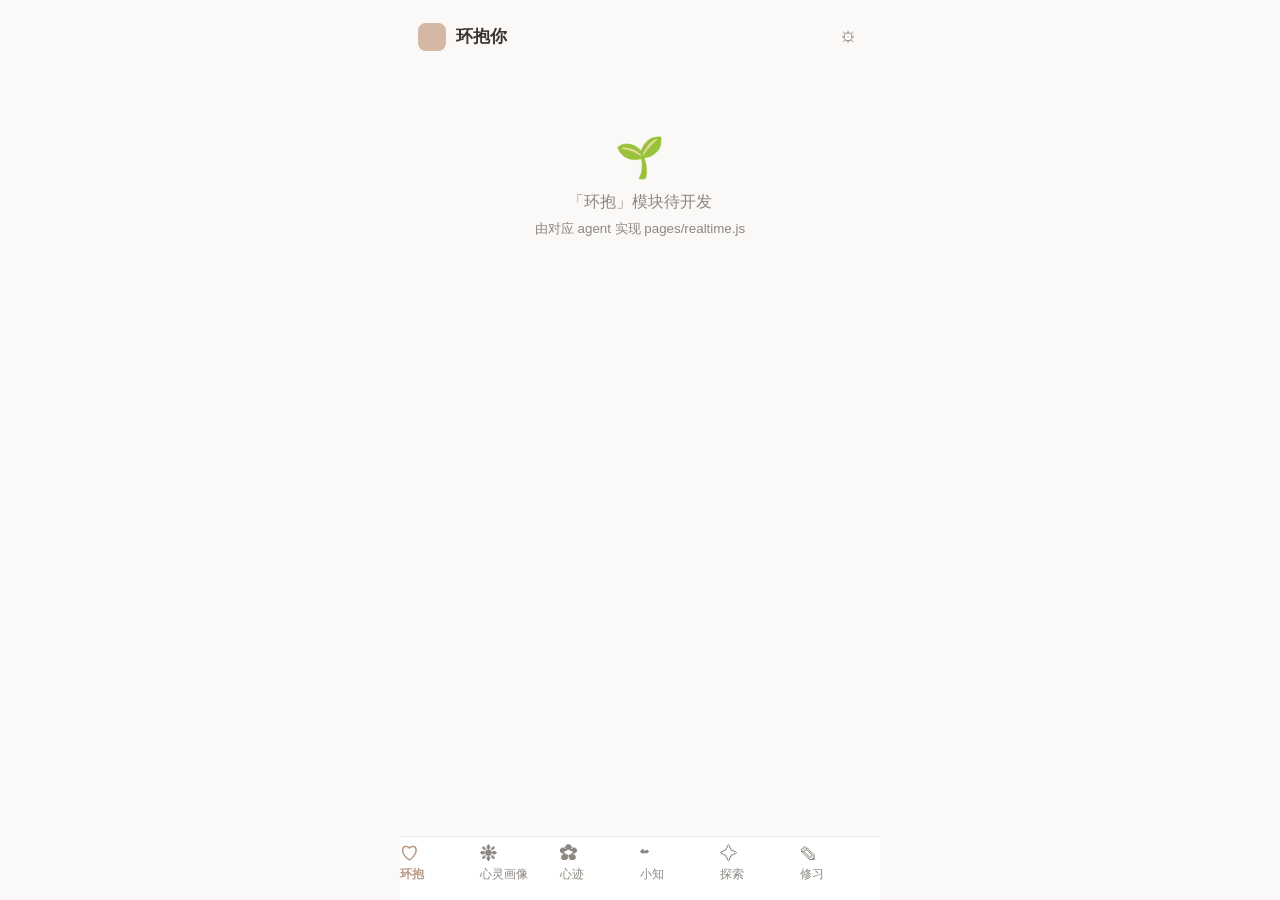
==== webapp/index.html @ d130c6da "[契约层+固件] tokens/store/ai/index 完成; huanbaoni.ino 固件(HR/HRV/BLE/震动)" ====
<!DOCTYPE html>
<html lang="zh-CN">
<head>
  <meta charset="UTF-8" />
  <meta name="viewport" content="width=device-width, initial-scale=1, maximum-scale=1, user-scalable=no" />
  <title>知愈·Ring 环抱你</title>
  <link rel="stylesheet" href="lib/tokens.css" />
  <style>
    #app { max-width: 480px; margin: 0 auto; min-height: 100vh; padding: 16px 16px 84px; }
    .topbar { display:flex; align-items:center; gap:10px; padding: 6px 2px 14px; }
    .topbar .logo { width:28px; height:28px; border-radius:8px; background:var(--accent); }
    .topbar h1 { font-size:17px; margin:0; font-weight:600; }
    .topbar .gear { margin-left:auto; background:transparent; color:var(--sub); padding:6px; }
    .tabbar {
      position:fixed; left:0; right:0; bottom:0; height:64px;
      max-width:480px; margin:0 auto; background:var(--surface);
      border-top:1px solid var(--line); display:flex;
    }
    .tabbar button {
      flex:1; background:transparent; color:var(--sub); border-radius:0;
      font-size:12px; display:flex; flex-direction:column; gap:3px; padding:8px 0;
    }
    .tabbar button .ic { font-size:18px; line-height:1; }
    .tabbar button.active { color:var(--accent-deep); font-weight:600; }
    .placeholder { text-align:center; color:var(--sub); padding:60px 20px; }
    .placeholder .em { font-size:40px; }
    dialog.settings { border:none; border-radius:var(--radius); padding:22px; width:300px; box-shadow:var(--shadow); }
    dialog.settings input { width:100%; padding:10px; margin:6px 0 14px; border:1px solid var(--line); border-radius:10px; font-size:14px; }
    dialog.settings label { font-size:13px; color:var(--sub); }
  </style>
</head>
<body>
  <div id="app">
    <div class="topbar">
      <div class="logo"></div>
      <h1>环抱你</h1>
      <button class="gear" onclick="openSettings()">⚙︎</button>
    </div>
    <main id="view"></main>
  </div>

  <nav class="tabbar" id="tabbar"></nav>

  <dialog class="settings" id="settingsDlg">
    <label>官方 API Base URL</label>
    <input id="setBase" placeholder="https://.../v1" />
    <label>API Key</label>
    <input id="setKey" placeholder="sk-..." />
    <label><input type="checkbox" id="setMock" style="width:auto;margin-right:6px" />使用 mock 假数据（无戒指时开发/演示）</label>
    <div style="display:flex;gap:8px;margin-top:14px">
      <button class="ghost" style="flex:1" onclick="settingsDlg.close()">取消</button>
      <button style="flex:1" onclick="saveSettings()">保存</button>
    </div>
  </dialog>

  <!-- 共享契约层 -->
  <script src="lib/store.js"></script>
  <script src="lib/ai.js"></script>
  <script src="lib/mock.js"></script>
  <!-- <script src="lib/ble.js"></script>  硬件通了再启用真戒指 -->

  <!-- 页面模块：每个由一个 agent 独立实现，注册到 window.Pages[name] = { render(el) } -->
  <script>window.Pages = window.Pages || {};</script>
  <script src="pages/realtime.js"></script>
  <script src="pages/portrait.js"></script>
  <script src="pages/growth.js"></script>
  <script src="pages/chat.js"></script>
  <script src="pages/tests.js"></script>
  <script src="pages/training.js"></script>

  <script>
    // 全局戒指实例（默认 mock；硬件通了在设置里关掉 mock 并启用 BleRing）
    const USE_MOCK = (Store.getSettings().useMock !== false);
    window.ring = USE_MOCK ? new MockRing() : (window.BleRing ? new BleRing() : new MockRing());

    // AI 从设置读取配置
    AI.loadFromStore();

    // ---- 简易 hash 路由 ----
    const TABS = [
      { key:'realtime', label:'环抱', ic:'♡' },
      { key:'portrait', label:'心灵画像', ic:'❋' },
      { key:'growth',   label:'心迹', ic:'✿' },
      { key:'chat',     label:'小知', ic:'☁' },
      { key:'tests',    label:'探索', ic:'✧' },
      { key:'training', label:'修习', ic:'✎' },
    ];
    const tabbar = document.getElementById('tabbar');
    const view = document.getElementById('view');

    function renderTabs(active) {
      tabbar.innerHTML = '';
      TABS.forEach(t => {
        const b = document.createElement('button');
        b.className = (t.key === active ? 'active' : '');
        b.innerHTML = `<span class="ic">${t.ic}</span>${t.label}`;
        b.onclick = () => { location.hash = t.key; };
        tabbar.appendChild(b);
      });
    }

    function route() {
      const key = (location.hash.replace('#','') || 'realtime');
      renderTabs(key);
      view.innerHTML = '';
      const page = window.Pages[key];
      if (page && typeof page.render === 'function') {
        try { page.render(view); }
        catch (e) { view.innerHTML = `<div class="placeholder"><div class="em">⚠️</div>${key} 渲染出错：${e.message}</div>`; }
      } else {
        const label = (TABS.find(t=>t.key===key)||{}).label || key;
        view.innerHTML = `<div class="placeholder"><div class="em">🌱</div>「${label}」模块待开发<br><small class="muted">由对应 agent 实现 pages/${key}.js</small></div>`;
      }
    }
    window.addEventListener('hashchange', route);
    window.addEventListener('DOMContentLoaded', route);
    route();

    // ---- 设置弹窗 ----
    const settingsDlg = document.getElementById('settingsDlg');
    function openSettings() {
      const s = Store.getSettings();
      setBase.value = s.apiBaseUrl || '';
      setKey.value = s.apiKey || '';
      setMock.checked = (s.useMock !== false);
      settingsDlg.showModal();
    }
    function saveSettings() {
      Store.setSettings({ apiBaseUrl: setBase.value.trim(), apiKey: setKey.value.trim(), useMock: setMock.checked });
      AI.loadFromStore();
      settingsDlg.close();
      alert('已保存。刷新页面生效（切换 mock/真戒指需刷新）。');
    }
  </script>
</body>
</html>
---- webapp/lib/tokens.css ----
/* tokens.css — 全站设计变量（见 docs/接口契约.md §5）。所有页面只用这些变量，不要写死颜色。 */
:root{
  /* 品牌（搬自知愈） */
  --bg:#FAF9F7;
  --surface:#FFFFFF;
  --accent:#D4B8A5;
  --accent-deep:#B89A83;
  --ink:#3A352F;
  --sub:#8C8780;
  --line:#ECE8E3;

  /* 压力三色（莫兰迪） */
  --calm:#A8C0B0;   /* 低压 */
  --mid:#E8D4A8;    /* 中压 */
  --high:#D8A08C;   /* 高压 */

  /* 结构 */
  --radius:20px;
  --radius-sm:12px;
  --gap:16px;
  --shadow:0 8px 24px rgba(0,0,0,.06);
  --font:-apple-system,BlinkMacSystemFont,"PingFang SC","Microsoft YaHei",sans-serif;
}

*{box-sizing:border-box;}
html,body{margin:0;padding:0;}
body{
  background:var(--bg);
  color:var(--ink);
  font-family:var(--font);
  -webkit-font-smoothing:antialiased;
  line-height:1.6;
}
button{
  font-family:inherit;
  cursor:pointer;
  border:none;
  border-radius:var(--radius-sm);
  background:var(--accent);
  color:#fff;
  padding:12px 20px;
  font-size:15px;
  transition:transform .1s ease,opacity .2s ease;
}
button:active{transform:scale(.97);}
button.ghost{background:transparent;color:var(--accent-deep);border:1px solid var(--accent);}
.card{
  background:var(--surface);
  border-radius:var(--radius);
  box-shadow:var(--shadow);
  padding:20px;
}
.muted{color:var(--sub);}
.center{display:flex;align-items:center;justify-content:center;}
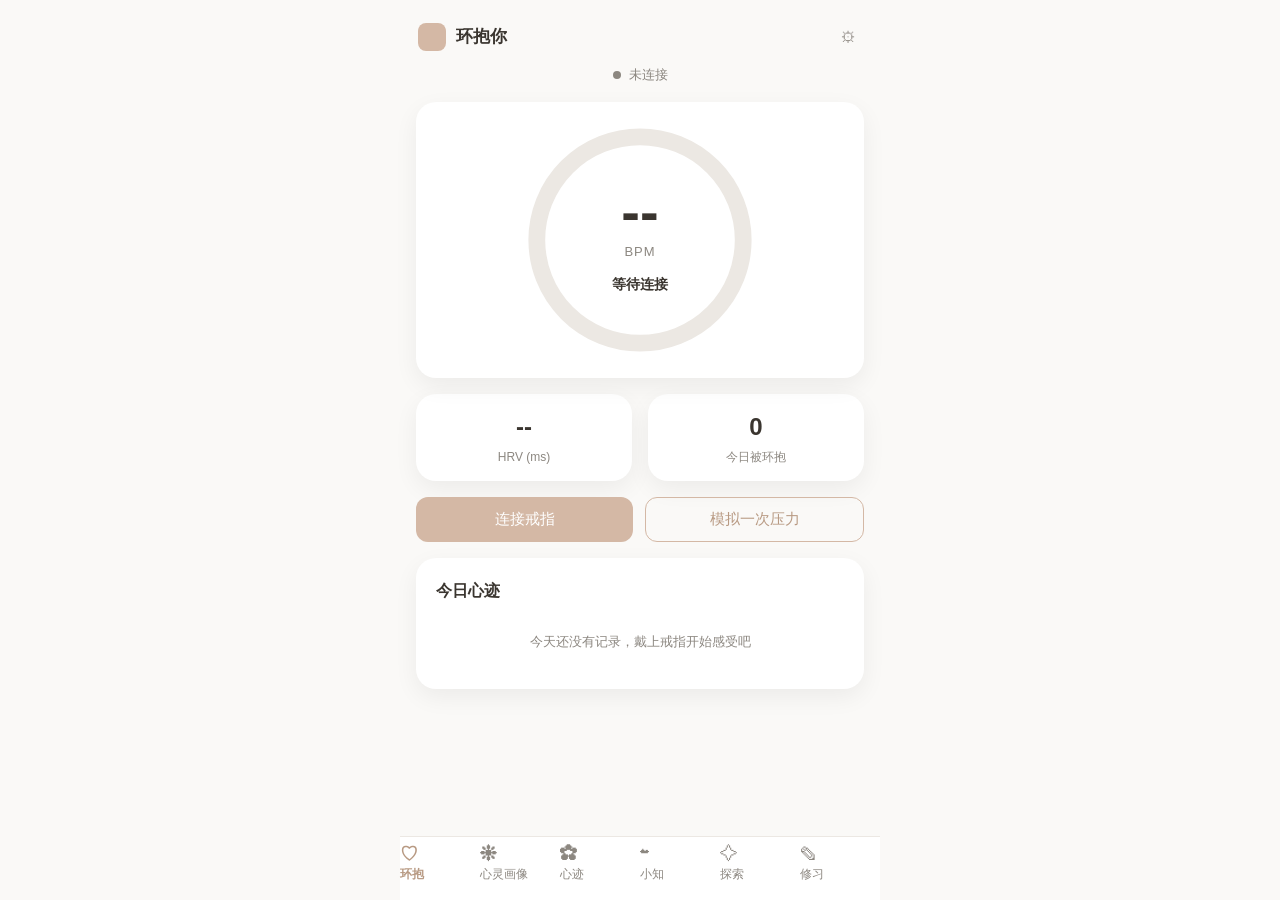
==== commit 7a1a537e: "[realtime+ble] 核心闭环打通: Web Bluetooth 连戒指→假心率仪表盘→压力→私密震动→时间线" ====
--- a/webapp/index.html
+++ b/webapp/index.html
@@ -57,7 +57,7 @@
   <script src="lib/store.js"></script>
   <script src="lib/ai.js"></script>
   <script src="lib/mock.js"></script>
-  <!-- <script src="lib/ble.js"></script>  硬件通了再启用真戒指 -->
+  <script src="lib/ble.js"></script>
 
   <!-- 页面模块：每个由一个 agent 独立实现，注册到 window.Pages[name] = { render(el) } -->
   <script>window.Pages = window.Pages || {};</script>
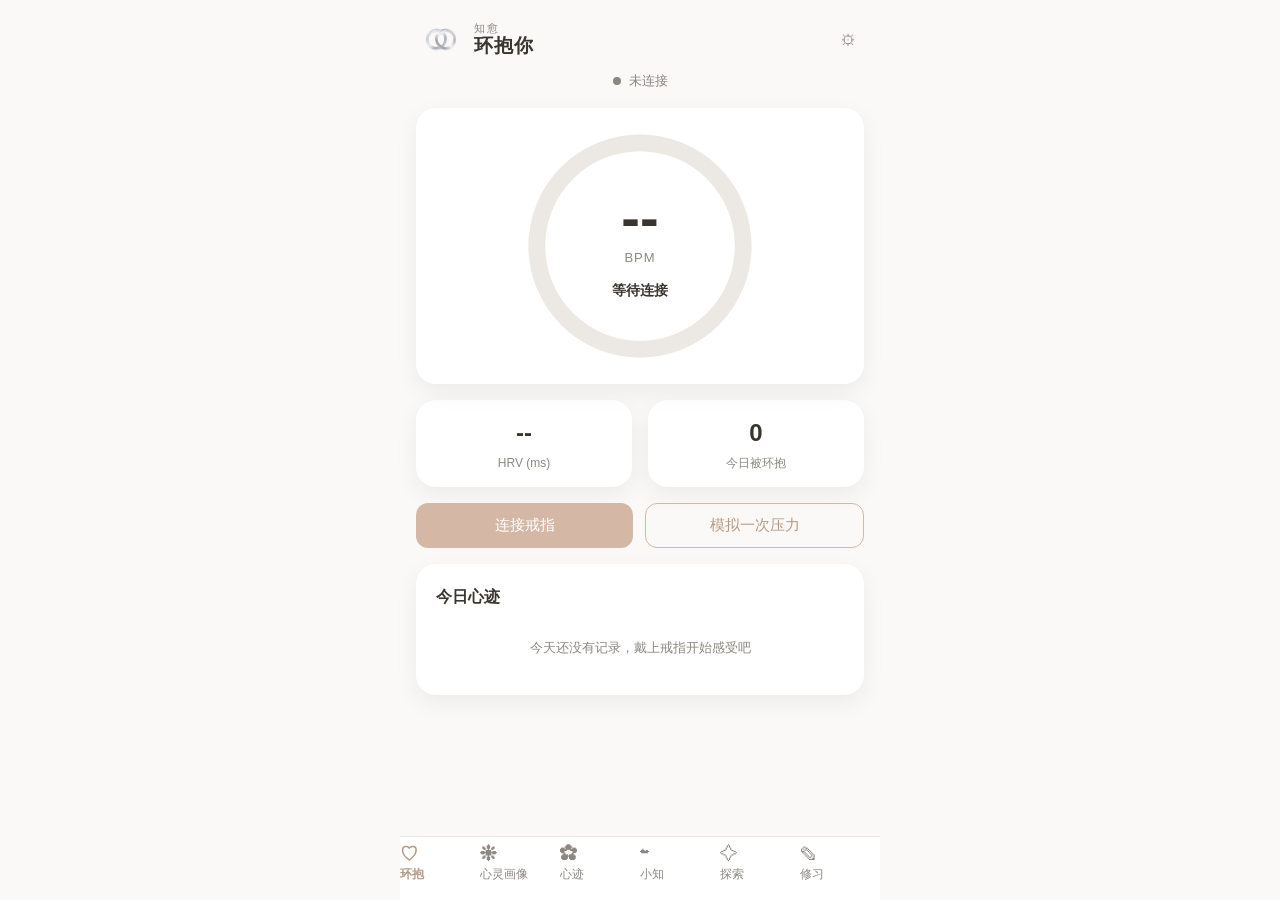
==== commit 0cc4b3a0: "[firmware] 加 mictest: INMP441 I2S 麦克风响度测试" ====
--- a/webapp/index.html
+++ b/webapp/index.html
@@ -8,8 +8,10 @@
   <style>
     #app { max-width: 480px; margin: 0 auto; min-height: 100vh; padding: 16px 16px 84px; }
     .topbar { display:flex; align-items:center; gap:10px; padding: 6px 2px 14px; }
-    .topbar .logo { width:28px; height:28px; border-radius:8px; background:var(--accent); }
-    .topbar h1 { font-size:17px; margin:0; font-weight:600; }
+    .topbar .mark { width:46px; height:30px; display:block; flex:none; }
+    .topbar .brand { display:flex; flex-direction:column; line-height:1.1; }
+    .topbar .brand .mother { font-size:11px; color:var(--sub); letter-spacing:2px; font-weight:500; }
+    .topbar .brand h1 { font-size:19px; margin:2px 0 0; font-weight:700; letter-spacing:1px; }
     .topbar .gear { margin-left:auto; background:transparent; color:var(--sub); padding:6px; }
     .tabbar {
       position:fixed; left:0; right:0; bottom:0; height:64px;
@@ -32,8 +34,11 @@
 <body>
   <div id="app">
     <div class="topbar">
-      <div class="logo"></div>
-      <h1>环抱你</h1>
+      <img class="mark" src="assets/huanbao-mark.svg" alt="环抱你" />
+      <div class="brand">
+        <span class="mother">知愈</span>
+        <h1>环抱你</h1>
+      </div>
       <button class="gear" onclick="openSettings()">⚙︎</button>
     </div>
     <main id="view"></main>
@@ -56,6 +61,7 @@
   <!-- 共享契约层 -->
   <script src="lib/store.js"></script>
   <script src="lib/ai.js"></script>
+  <script src="lib/emotions.js"></script>
   <script src="lib/mock.js"></script>
   <script src="lib/ble.js"></script>
 
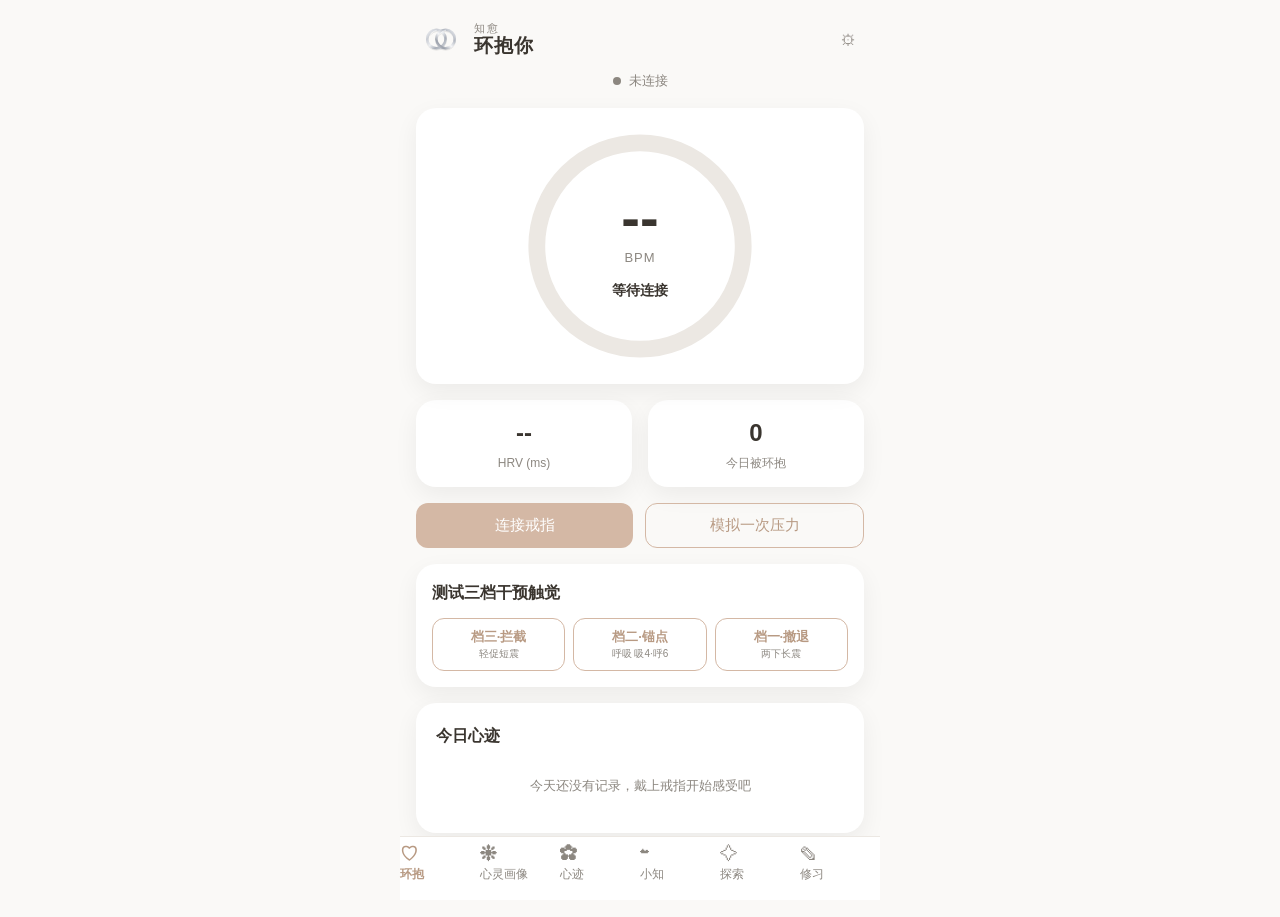
==== commit 74fdd6e0: "四传感器整机集成: z-score融合算法+GSR/MPU上报+敲击唤醒语音+科学依据" ====
--- a/webapp/index.html
+++ b/webapp/index.html
@@ -62,6 +62,7 @@
   <script src="lib/store.js"></script>
   <script src="lib/ai.js"></script>
   <script src="lib/emotions.js"></script>
+  <script src="lib/audiostore.js"></script>
   <script src="lib/mock.js"></script>
   <script src="lib/ble.js"></script>
 
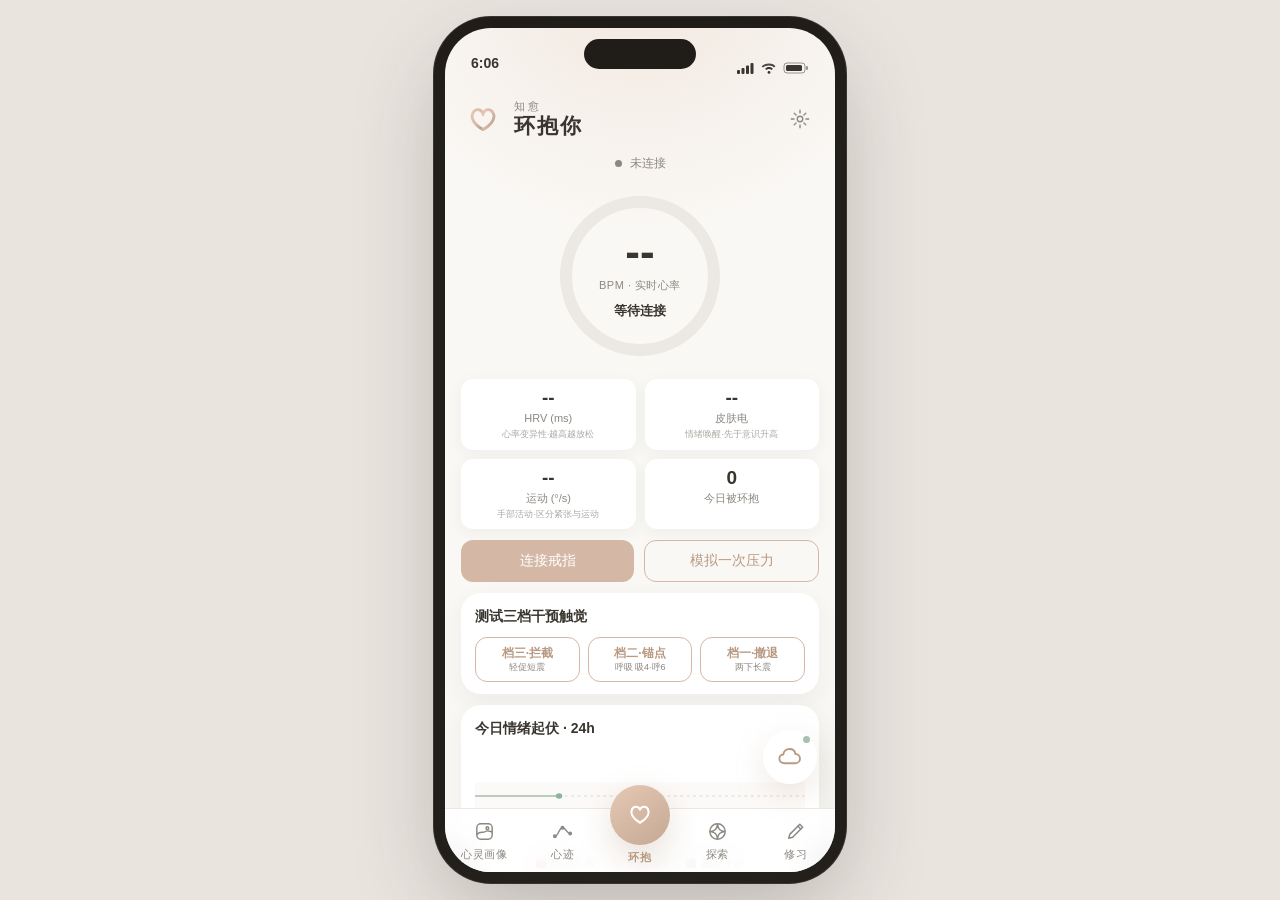
==== commit 89963a7e: "webapp: 整体外壳重设计 + 小知浮窗对话 - index.html: 手机框投屏预览 + 5 tab 导航(环抱居中凸起 FAB) +   小知改为主页浮窗唤起的底部 overlay(旧 #c" ====
--- a/webapp/index.html
+++ b/webapp/index.html
@@ -6,32 +6,185 @@
   <title>知愈·Ring 环抱你</title>
   <link rel="stylesheet" href="lib/tokens.css" />
   <style>
-    #app { max-width: 480px; margin: 0 auto; min-height: 100vh; padding: 16px 16px 84px; }
-    .topbar { display:flex; align-items:center; gap:10px; padding: 6px 2px 14px; }
-    .topbar .mark { width:46px; height:30px; display:block; flex:none; }
-    .topbar .brand { display:flex; flex-direction:column; line-height:1.1; }
-    .topbar .brand .mother { font-size:11px; color:var(--sub); letter-spacing:2px; font-weight:500; }
-    .topbar .brand h1 { font-size:19px; margin:2px 0 0; font-weight:700; letter-spacing:1px; }
-    .topbar .gear { margin-left:auto; background:transparent; color:var(--sub); padding:6px; }
+    /* ── 桌面/投屏：把 app 框进一台手机；真机打开自动全屏 ── */
+    body{ background:#E9E4DE; display:flex; align-items:center; justify-content:center; min-height:100vh; }
+    .device{
+      position:relative;
+      width:390px; height:844px; margin:20px auto; flex:none;
+      border-radius:46px; overflow:hidden;
+      background:
+        radial-gradient(120% 55% at 50% -8%, rgba(232,214,199,.5), transparent 60%),
+        radial-gradient(90% 45% at 100% 102%, rgba(168,192,176,.12), transparent 55%),
+        var(--bg);
+      box-shadow:0 34px 90px rgba(58,53,47,.28), 0 0 0 11px #201d19, 0 0 0 12px #3a352f;
+      transform:translateZ(0);   /* 让内部 fixed 元素相对手机框定位 */
+    }
+    /* 顶部灵动岛/刘海 */
+    .device .notch{ position:absolute; top:11px; left:50%; transform:translateX(-50%);
+      width:112px; height:30px; background:#201d19; border-radius:18px; z-index:50; }
+    /* demo 状态栏 */
+    .statusbar{ position:absolute; top:0; left:0; right:0; height:52px; z-index:45;
+      display:flex; align-items:flex-end; justify-content:space-between;
+      padding:0 26px 6px; font-size:14px; font-weight:600; color:var(--ink);
+      font-variant-numeric:tabular-nums; pointer-events:none; }
+    .statusbar .sb-right{ display:flex; align-items:center; gap:6px; }
+    .statusbar .sb-right svg{ display:block; }
+    .screen{ position:absolute; inset:0; padding-top:52px; overflow-y:auto; -webkit-overflow-scrolling:touch; }
+    .screen::-webkit-scrollbar{ display:none; }
+
+    @media (max-width:480px){
+      body{ background:var(--bg); display:block; }
+      .device{ width:100%; height:100dvh; height:100vh; margin:0; border-radius:0; box-shadow:none; }
+      .device .notch{ display:none; }
+      .statusbar{ display:none; }
+      .screen{ padding-top:0; }
+    }
+
+    #app { margin: 0 auto; min-height: 100%; padding: 12px 16px 96px; }
+
+    /* ── 顶栏 ── */
+    .topbar { display:flex; align-items:center; gap:11px; padding: 8px 2px 16px; }
+    .topbar .mark { width:40px; height:36px; display:block; flex:none; }
+    .topbar .brand { display:flex; flex-direction:column; line-height:1.15; }
+    .topbar .brand .mother { font-size:11px; color:var(--sub); letter-spacing:3px; font-weight:500; }
+    .topbar .brand h1 { font-family:var(--font-serif); font-size:21px; margin:1px 0 0; font-weight:600; letter-spacing:2px; color:var(--ink); }
+    .topbar .gear { margin-left:auto; background:transparent; color:var(--sub); padding:6px; display:flex; }
+
+    /* ── 底部导航：5 tab，环抱居中凸起 ── */
     .tabbar {
-      position:fixed; left:0; right:0; bottom:0; height:64px;
-      max-width:480px; margin:0 auto; background:var(--surface);
-      border-top:1px solid var(--line); display:flex;
-    }
-    .tabbar button {
+      position:absolute; left:0; right:0; bottom:0; height:64px;
+      background:rgba(255,255,255,.86); backdrop-filter:blur(14px);
+      border-top:1px solid var(--line);
+      display:flex; align-items:stretch; z-index:30;
+      padding-bottom: env(safe-area-inset-bottom, 0);
+    }
+    .tabbar .tab {
       flex:1; background:transparent; color:var(--sub); border-radius:0;
-      font-size:12px; display:flex; flex-direction:column; gap:3px; padding:8px 0;
-    }
-    .tabbar button .ic { font-size:18px; line-height:1; }
-    .tabbar button.active { color:var(--accent-deep); font-weight:600; }
+      font-size:11px; letter-spacing:.5px;
+      display:flex; flex-direction:column; align-items:center; justify-content:center; gap:4px;
+      padding:8px 0; transition:color .25s var(--ease-calm);
+    }
+    .tabbar .tab svg { width:23px; height:23px; stroke:currentColor; fill:none;
+      stroke-width:1.5; stroke-linecap:round; stroke-linejoin:round; transition:transform .25s var(--ease-calm); }
+    .tabbar .tab.active { color:var(--accent-deep); }
+    .tabbar .tab.active svg { transform:translateY(-1px); }
+
+    /* 环抱中心凸起主按钮 */
+    .tabbar .tab-center { flex:0 0 76px; position:relative; overflow:visible; }
+    .tabbar .tab-center .fab {
+      position:absolute; top:-24px; left:50%; transform:translateX(-50%);
+      width:60px; height:60px; border-radius:50%;
+      background:linear-gradient(145deg,#E6C9B4,#C4A893);
+      box-shadow:var(--shadow-lift);
+      display:flex; align-items:center; justify-content:center;
+      transition:transform .2s var(--ease-calm);
+    }
+    .tabbar .tab-center .fab svg { width:30px; height:30px; stroke:#fff; stroke-width:1.7; }
+    .tabbar .tab-center:active .fab { transform:translateX(-50%) scale(.94); }
+    .tabbar .tab-center .clabel { position:absolute; bottom:7px; left:0; right:0; text-align:center;
+      font-size:11px; letter-spacing:1px; color:var(--accent-deep); font-weight:600; }
+    .tabbar .tab-center.active .fab { box-shadow:0 12px 32px rgba(184,154,131,.32); }
+
+    /* ── 小知浮窗（环抱主页悬浮）── */
+    #xiaozhiFab {
+      position:absolute; right:18px; bottom:88px; z-index:35;
+      width:54px; height:54px; border-radius:50%;
+      background:rgba(255,255,255,.92); backdrop-filter:blur(10px);
+      box-shadow:var(--shadow-lift); padding:0;
+      display:none; align-items:center; justify-content:center;
+    }
+    #xiaozhiFab svg { width:30px; height:30px; }
+    #xiaozhiFab .tip { position:absolute; right:64px; white-space:nowrap;
+      background:var(--ink); color:#fff; font-size:12px; padding:5px 10px; border-radius:12px;
+      opacity:0; transform:translateX(6px); transition:.25s var(--ease-calm); pointer-events:none; }
+    #xiaozhiFab .breathe-dot { position:absolute; top:6px; right:7px; width:7px; height:7px;
+      border-radius:50%; background:var(--calm); animation:haloPulse 4s var(--ease-calm) infinite; }
+
+    /* ── 小知对话 overlay ── */
+    #chatOverlay {
+      position:absolute; inset:0; z-index:60; display:none;
+      background:rgba(58,53,47,.28); backdrop-filter:blur(3px);
+    }
+    #chatOverlay.open { display:block; }
+    #chatSheet {
+      position:absolute; left:0; bottom:0; transform:translateY(100%);
+      width:100%; height:92%;
+      background:var(--bg); border-radius:var(--radius-lg) var(--radius-lg) 0 0;
+      box-shadow:0 -12px 40px rgba(58,53,47,.18);
+      transition:transform .34s var(--ease-calm); overflow:hidden;
+      display:flex; flex-direction:column;
+    }
+    #chatOverlay.open #chatSheet { transform:translateY(0); }
+    #chatSheet .sheet-head {
+      display:flex; align-items:center; gap:10px; padding:14px 18px 10px; flex:none;
+      border-bottom:1px solid var(--line);
+    }
+    #chatSheet .sheet-head .grip { position:absolute; top:7px; left:50%; transform:translateX(-50%);
+      width:38px; height:4px; border-radius:2px; background:var(--line); }
+    #chatSheet .sheet-head .zname { font-family:var(--font-serif); font-size:17px; font-weight:600; letter-spacing:1px; }
+    #chatSheet .sheet-head .zsub { font-size:11px; color:var(--sub); }
+    #chatSheet .sheet-head .xclose { margin-left:auto; background:transparent; color:var(--sub); padding:6px; display:flex; }
+    #chatSheet .sheet-body { flex:1; overflow-y:auto; -webkit-overflow-scrolling:touch; }
+    #chatSheet .sheet-body .chat-wrap { height:auto !important; min-height:100%; }
+
     .placeholder { text-align:center; color:var(--sub); padding:60px 20px; }
     .placeholder .em { font-size:40px; }
+
     dialog.settings { border:none; border-radius:var(--radius); padding:22px; width:300px; box-shadow:var(--shadow); }
     dialog.settings input { width:100%; padding:10px; margin:6px 0 14px; border:1px solid var(--line); border-radius:10px; font-size:14px; }
     dialog.settings label { font-size:13px; color:var(--sub); }
+    dialog.settings h3 { margin:0 0 14px; }
   </style>
 </head>
 <body>
+  <!-- ── 内联 SVG 图标库（细线描边，currentColor 染色）── -->
+  <svg width="0" height="0" style="position:absolute" aria-hidden="true">
+    <defs>
+      <!-- 环抱：双臂环抱成心 -->
+      <symbol id="ic-huanbao" viewBox="0 0 24 24">
+        <path d="M12 19 C 6.5 15.5, 4 11.5, 5.6 8.2 C 6.9 5.5, 10.6 5.6, 12 8.4 C 13.4 5.6, 17.1 5.5, 18.4 8.2 C 20 11.5, 17.5 15.5, 12 19 Z"/>
+      </symbol>
+      <!-- 心灵画像：画框里的柔和抽象 -->
+      <symbol id="ic-portrait" viewBox="0 0 24 24">
+        <rect x="4" y="4" width="16" height="16" rx="4"/>
+        <path d="M4 15 C 8 11, 10 14, 13 12 C 16 10, 18 13, 20 12"/>
+        <circle cx="15" cy="8.5" r="1.4"/>
+      </symbol>
+      <!-- 心迹：轨迹曲线 + 节点 -->
+      <symbol id="ic-growth" viewBox="0 0 24 24">
+        <path d="M4 17 C 8 17, 8 8, 12 8 C 16 8, 16 14, 20 14"/>
+        <circle cx="4" cy="17" r="1.3"/>
+        <circle cx="12" cy="8" r="1.3"/>
+        <circle cx="20" cy="14" r="1.3"/>
+      </symbol>
+      <!-- 探索：指南针/星 -->
+      <symbol id="ic-tests" viewBox="0 0 24 24">
+        <circle cx="12" cy="12" r="8"/>
+        <path d="M12 4.5 C 12.8 9.5, 14.5 11.2, 19.5 12 C 14.5 12.8, 12.8 14.5, 12 19.5 C 11.2 14.5, 9.5 12.8, 4.5 12 C 9.5 11.2, 11.2 9.5, 12 4.5 Z"/>
+      </symbol>
+      <!-- 修习：柔和笔 -->
+      <symbol id="ic-training" viewBox="0 0 24 24">
+        <path d="M16.5 4.5 L 19.5 7.5 L 9 18 L 5 19 L 6 15 Z"/>
+        <path d="M14.5 6.5 L 17.5 9.5"/>
+      </symbol>
+      <!-- 小知：柔和云 + 一点光 -->
+      <symbol id="ic-xiaozhi" viewBox="0 0 24 24">
+        <path d="M7.5 17 C 5 17, 3.5 15.2, 3.5 13.2 C 3.5 11.3, 5 10, 6.7 10 C 6.9 7.4, 9 5.6, 11.6 5.6 C 14 5.6, 16 7.2, 16.4 9.6 C 18.4 9.7, 20 11.2, 20 13.3 C 20 15.4, 18.3 17, 16 17 Z"/>
+      </symbol>
+    </defs>
+  </svg>
+
+  <div class="device">
+    <div class="notch"></div>
+    <div class="statusbar">
+      <span id="sbTime">9:41</span>
+      <span class="sb-right">
+        <svg width="18" height="11" viewBox="0 0 18 11" fill="currentColor"><rect x="0" y="7" width="3" height="4" rx="1"/><rect x="4.5" y="5" width="3" height="6" rx="1"/><rect x="9" y="2.5" width="3" height="8.5" rx="1"/><rect x="13.5" y="0" width="3" height="11" rx="1"/></svg>
+        <svg width="16" height="11" viewBox="0 0 16 11" fill="currentColor"><path d="M8 2.4c2 0 3.8.8 5.1 2.1l1.3-1.3C13.7 1.5 11 .4 8 .4S2.3 1.5.6 3.2l1.3 1.3C3.2 3.2 6 2.4 8 2.4z" opacity=".9"/><path d="M8 6c1 0 1.9.4 2.6 1.1l1.3-1.3C10.8 4.7 9.5 4.1 8 4.1s-2.8.6-3.9 1.7l1.3 1.3C6.1 6.4 7 6 8 6z"/><circle cx="8" cy="9.4" r="1.4"/></svg>
+        <svg width="26" height="12" viewBox="0 0 26 12" fill="none"><rect x="1" y="1" width="21" height="10" rx="3" stroke="currentColor" opacity=".5"/><rect x="3" y="3" width="16" height="6" rx="1.5" fill="currentColor"/><rect x="23" y="4" width="2" height="4" rx="1" fill="currentColor" opacity=".5"/></svg>
+      </span>
+    </div>
+    <div class="screen">
   <div id="app">
     <div class="topbar">
       <img class="mark" src="assets/huanbao-mark.svg" alt="环抱你" />
@@ -39,14 +192,45 @@
         <span class="mother">知愈</span>
         <h1>环抱你</h1>
       </div>
-      <button class="gear" onclick="openSettings()">⚙︎</button>
+      <button class="gear" onclick="openSettings()" aria-label="设置">
+        <svg width="22" height="22" viewBox="0 0 24 24" fill="none" stroke="currentColor" stroke-width="1.5" stroke-linecap="round" stroke-linejoin="round"><circle cx="12" cy="12" r="3"/><path d="M12 2.5v3M12 18.5v3M21.5 12h-3M5.5 12h-3M18.4 5.6l-2.1 2.1M7.7 16.3l-2.1 2.1M18.4 18.4l-2.1-2.1M7.7 7.7 5.6 5.6"/></svg>
+      </button>
     </div>
     <main id="view"></main>
   </div>
-
+    </div><!-- /.screen -->
+
+  <!-- 小知浮窗（仅环抱主页显示） -->
+  <button id="xiaozhiFab" onclick="openChat()" aria-label="和小知聊聊">
+    <span class="breathe-dot"></span>
+    <svg viewBox="0 0 24 24" stroke="var(--accent-deep)" fill="none" stroke-width="1.5" stroke-linecap="round" stroke-linejoin="round"><use href="#ic-xiaozhi"/></svg>
+    <span class="tip">和小知聊聊</span>
+  </button>
+
+  <!-- 底部导航 -->
   <nav class="tabbar" id="tabbar"></nav>
 
+  <!-- 小知对话 overlay -->
+  <div id="chatOverlay" onclick="if(event.target===this)closeChat()">
+    <div id="chatSheet">
+      <div class="sheet-head">
+        <span class="grip"></span>
+        <svg width="30" height="30" viewBox="0 0 24 24" stroke="var(--accent-deep)" fill="none" stroke-width="1.5" stroke-linecap="round" stroke-linejoin="round"><use href="#ic-xiaozhi"/></svg>
+        <div>
+          <div class="zname">小知</div>
+          <div class="zsub">带证据的当天证人 · 我在</div>
+        </div>
+        <button class="xclose" onclick="closeChat()" aria-label="收起">
+          <svg width="22" height="22" viewBox="0 0 24 24" fill="none" stroke="currentColor" stroke-width="1.6" stroke-linecap="round"><path d="M6 6l12 12M18 6 6 18"/></svg>
+        </button>
+      </div>
+      <div class="sheet-body" id="chatBody"></div>
+    </div>
+  </div>
+  </div><!-- /.device -->
+
   <dialog class="settings" id="settingsDlg">
+    <h3>设置</h3>
     <label>官方 API Base URL</label>
     <input id="setBase" placeholder="https://.../v1" />
     <label>API Key</label>
@@ -59,10 +243,13 @@
   </dialog>
 
   <!-- 共享契约层 -->
+  <script src="lib/markdown.js"></script>
+  <script src="lib/knowledge.js"></script>
   <script src="lib/store.js"></script>
   <script src="lib/ai.js"></script>
   <script src="lib/emotions.js"></script>
   <script src="lib/audiostore.js"></script>
+  <script src="lib/imagestore.js"></script>
   <script src="lib/mock.js"></script>
   <script src="lib/ble.js"></script>
 
@@ -83,24 +270,39 @@
     // AI 从设置读取配置
     AI.loadFromStore();
 
-    // ---- 简易 hash 路由 ----
+    // demo 状态栏时钟
+    (function tickClock(){
+      const t = document.getElementById('sbTime');
+      if (t) { const d = new Date(); t.textContent = d.getHours() + ':' + String(d.getMinutes()).padStart(2,'0'); }
+      setTimeout(tickClock, 30000);
+    })();
+
+    // ---- 底部 5 tab（环抱居中凸起；小知不占 tab，走浮窗）----
     const TABS = [
-      { key:'realtime', label:'环抱', ic:'♡' },
-      { key:'portrait', label:'心灵画像', ic:'❋' },
-      { key:'growth',   label:'心迹', ic:'✿' },
-      { key:'chat',     label:'小知', ic:'☁' },
-      { key:'tests',    label:'探索', ic:'✧' },
-      { key:'training', label:'修习', ic:'✎' },
+      { key:'portrait', label:'心灵画像', icon:'ic-portrait' },
+      { key:'growth',   label:'心迹',     icon:'ic-growth' },
+      { key:'realtime', label:'环抱',     icon:'ic-huanbao', center:true },
+      { key:'tests',    label:'探索',     icon:'ic-tests' },
+      { key:'training', label:'修习',     icon:'ic-training' },
     ];
     const tabbar = document.getElementById('tabbar');
     const view = document.getElementById('view');
+    const xiaozhiFab = document.getElementById('xiaozhiFab');
+
+    function svgIcon(id){ return `<svg viewBox="0 0 24 24"><use href="#${id}"/></svg>`; }
 
     function renderTabs(active) {
       tabbar.innerHTML = '';
       TABS.forEach(t => {
         const b = document.createElement('button');
-        b.className = (t.key === active ? 'active' : '');
-        b.innerHTML = `<span class="ic">${t.ic}</span>${t.label}`;
+        const on = (t.key === active);
+        if (t.center) {
+          b.className = 'tab tab-center' + (on ? ' active' : '');
+          b.innerHTML = `<span class="fab">${svgIcon(t.icon)}</span><span class="clabel">${t.label}</span>`;
+        } else {
+          b.className = 'tab' + (on ? ' active' : '');
+          b.innerHTML = `${svgIcon(t.icon)}<span>${t.label}</span>`;
+        }
         b.onclick = () => { location.hash = t.key; };
         tabbar.appendChild(b);
       });
@@ -108,7 +310,11 @@
 
     function route() {
       const key = (location.hash.replace('#','') || 'realtime');
+      // 若旧链接指向 chat，重定向为环抱 + 打开浮窗对话
+      if (key === 'chat') { location.hash = 'realtime'; setTimeout(openChat, 60); return; }
       renderTabs(key);
+      // 小知浮窗只在环抱主页出现
+      xiaozhiFab.style.display = (key === 'realtime') ? 'flex' : 'none';
       view.innerHTML = '';
       const page = window.Pages[key];
       if (page && typeof page.render === 'function') {
@@ -123,6 +329,25 @@
     window.addEventListener('DOMContentLoaded', route);
     route();
 
+    // ---- 小知对话 overlay ----
+    const chatOverlay = document.getElementById('chatOverlay');
+    const chatBody = document.getElementById('chatBody');
+    let chatRendered = false;
+    function openChat() {
+      if (!chatRendered && window.Pages.chat && typeof window.Pages.chat.render === 'function') {
+        try { window.Pages.chat.render(chatBody); chatRendered = true; }
+        catch (e) { chatBody.innerHTML = `<div class="placeholder"><div class="em">⚠️</div>小知加载出错：${e.message}</div>`; }
+      }
+      chatOverlay.classList.add('open');
+      document.body.style.overflow = 'hidden';
+    }
+    function closeChat() {
+      chatOverlay.classList.remove('open');
+      document.body.style.overflow = '';
+    }
+    window.openChat = openChat;
+    window.closeChat = closeChat;
+
     // ---- 设置弹窗 ----
     const settingsDlg = document.getElementById('settingsDlg');
     function openSettings() {
--- a/webapp/lib/tokens.css
+++ b/webapp/lib/tokens.css
@@ -1,10 +1,11 @@
 /* tokens.css — 全站设计变量（见 docs/接口契约.md §5）。所有页面只用这些变量，不要写死颜色。 */
 :root{
   /* 品牌（搬自知愈） */
-  --bg:#FAF9F7;
+  --bg:#FAF8F5;
   --surface:#FFFFFF;
   --accent:#D4B8A5;
   --accent-deep:#B89A83;
+  --accent-soft:#E8D6C7;   /* 柔和暖色，用于光晕/浮层底 */
   --ink:#3A352F;
   --sub:#8C8780;
   --line:#ECE8E3;
@@ -17,19 +18,54 @@
   /* 结构 */
   --radius:20px;
   --radius-sm:12px;
+  --radius-lg:28px;
   --gap:16px;
-  --shadow:0 8px 24px rgba(0,0,0,.06);
-  --font:-apple-system,BlinkMacSystemFont,"PingFang SC","Microsoft YaHei",sans-serif;
+  --shadow:0 8px 24px rgba(58,53,47,.06);
+  --shadow-soft:0 4px 16px rgba(58,53,47,.05);
+  --shadow-lift:0 10px 30px rgba(184,154,131,.22);   /* 环抱主按钮柔光 */
+
+  /* 字体：标题宋体（文雅），正文黑体（清晰） */
+  --font-serif:"Songti SC","STSong","Noto Serif SC",Georgia,"Times New Roman",serif;
+  --font-sans:-apple-system,BlinkMacSystemFont,"PingFang SC","Microsoft YaHei",sans-serif;
+  --font:var(--font-sans);   /* 兼容旧引用 */
+
+  /* 缓动 */
+  --ease-calm:cubic-bezier(.4,0,.2,1);
 }
 
 *{box-sizing:border-box;}
 html,body{margin:0;padding:0;}
 body{
-  background:var(--bg);
+  /* 极柔暖白光晕背景，让页面能"呼吸" */
+  background:
+    radial-gradient(120% 60% at 50% -10%, rgba(232,214,199,.45), transparent 60%),
+    radial-gradient(90% 50% at 100% 100%, rgba(168,192,176,.10), transparent 55%),
+    var(--bg);
+  background-attachment:fixed;
   color:var(--ink);
-  font-family:var(--font);
+  font-family:var(--font-sans);
   -webkit-font-smoothing:antialiased;
   line-height:1.6;
+}
+
+/* 标题统一走宋体调性 */
+h1,h2,h3,.serif{
+  font-family:var(--font-serif);
+  font-weight:600;
+  letter-spacing:.02em;
+}
+
+/* 缓慢呼吸动效（4-7-8 节律的视觉化，环抱主页核心圆用） */
+@keyframes breathe{
+  0%,100%{transform:scale(1);}
+  50%{transform:scale(1.06);}
+}
+@keyframes haloPulse{
+  0%,100%{opacity:.5;transform:scale(1);}
+  50%{opacity:.85;transform:scale(1.12);}
+}
+@media (prefers-reduced-motion:reduce){
+  *{animation:none!important;}
 }
 button{
   font-family:inherit;
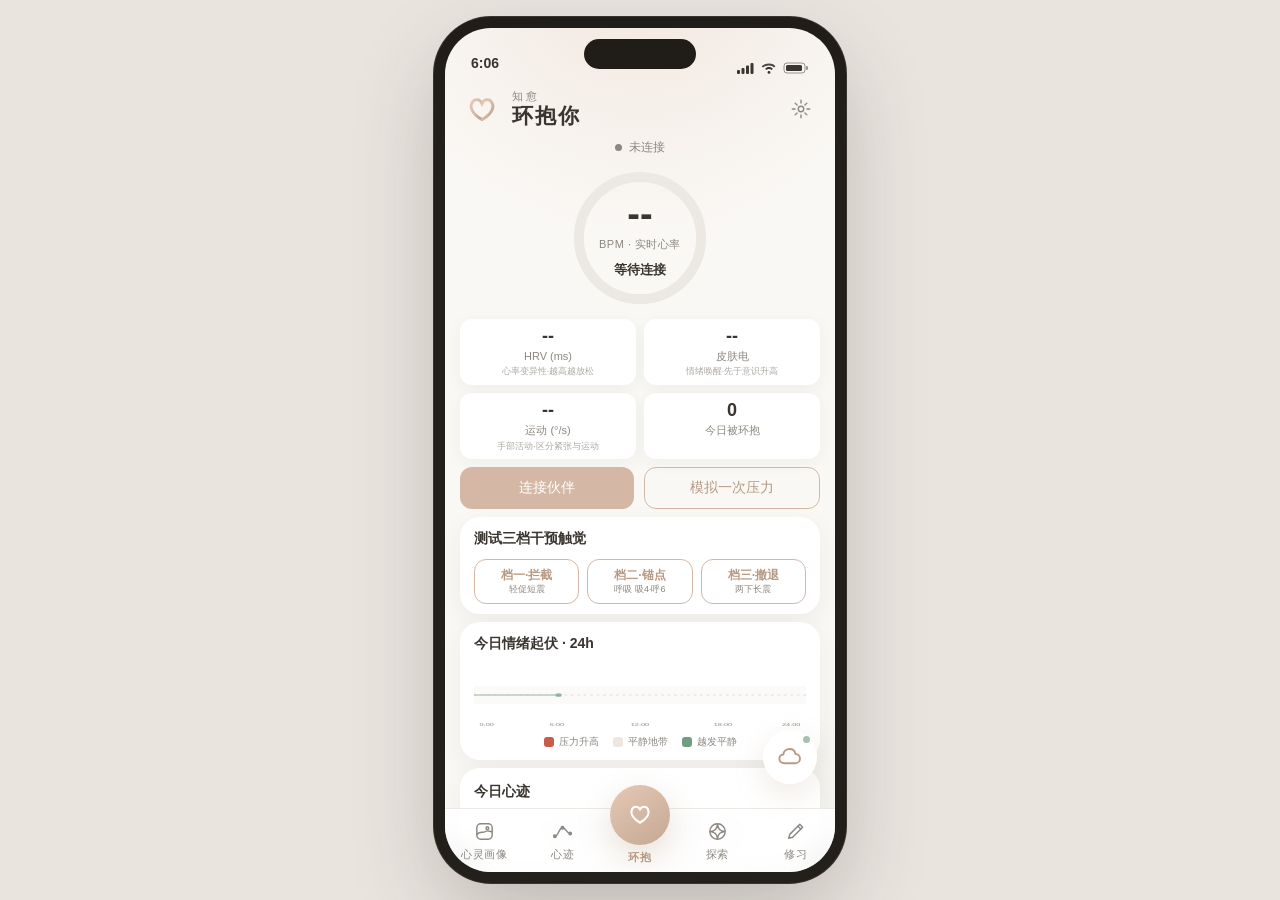
==== commit f49511c4: "feat: 环抱你 H5 语音闭环 + 敲击直达 + 数字读法 + 硬件人形建模 语音(tts.js 新增) - Qwen3-TTS aiden 男声，声线一致：整段回复合并为单段（_forOneSh" ====
--- a/webapp/index.html
+++ b/webapp/index.html
@@ -40,10 +40,16 @@
       .screen{ padding-top:0; }
     }
 
-    #app { margin: 0 auto; min-height: 100%; padding: 12px 16px 96px; }
+    #app { margin: 0 auto; min-height: 100%; padding: 6px 15px 96px; } /* 底部留白需盖过凸起的环抱 FAB(tabbar64+上探24) */
+
+    /* 固定单屏页（如心灵画像）：不滚动，内容按可用高度自适应 */
+    .screen.no-scroll{ overflow:hidden; }
+    /* 底部多留出凸起主按钮的高度，避免内容被环抱按钮挡住 */
+    #app.fixed-page{ height:100%; display:flex; flex-direction:column; padding-bottom:92px; }
+    #app.fixed-page #view{ flex:1; min-height:0; display:flex; flex-direction:column; }
 
     /* ── 顶栏 ── */
-    .topbar { display:flex; align-items:center; gap:11px; padding: 8px 2px 16px; }
+    .topbar { display:flex; align-items:center; gap:10px; padding: 4px 2px 10px; }
     .topbar .mark { width:40px; height:36px; display:block; flex:none; }
     .topbar .brand { display:flex; flex-direction:column; line-height:1.15; }
     .topbar .brand .mother { font-size:11px; color:var(--sub); letter-spacing:3px; font-weight:500; }
@@ -100,32 +106,9 @@
     #xiaozhiFab .breathe-dot { position:absolute; top:6px; right:7px; width:7px; height:7px;
       border-radius:50%; background:var(--calm); animation:haloPulse 4s var(--ease-calm) infinite; }
 
-    /* ── 小知对话 overlay ── */
-    #chatOverlay {
-      position:absolute; inset:0; z-index:60; display:none;
-      background:rgba(58,53,47,.28); backdrop-filter:blur(3px);
-    }
-    #chatOverlay.open { display:block; }
-    #chatSheet {
-      position:absolute; left:0; bottom:0; transform:translateY(100%);
-      width:100%; height:92%;
-      background:var(--bg); border-radius:var(--radius-lg) var(--radius-lg) 0 0;
-      box-shadow:0 -12px 40px rgba(58,53,47,.18);
-      transition:transform .34s var(--ease-calm); overflow:hidden;
-      display:flex; flex-direction:column;
-    }
-    #chatOverlay.open #chatSheet { transform:translateY(0); }
-    #chatSheet .sheet-head {
-      display:flex; align-items:center; gap:10px; padding:14px 18px 10px; flex:none;
-      border-bottom:1px solid var(--line);
-    }
-    #chatSheet .sheet-head .grip { position:absolute; top:7px; left:50%; transform:translateX(-50%);
-      width:38px; height:4px; border-radius:2px; background:var(--line); }
-    #chatSheet .sheet-head .zname { font-family:var(--font-serif); font-size:17px; font-weight:600; letter-spacing:1px; }
-    #chatSheet .sheet-head .zsub { font-size:11px; color:var(--sub); }
-    #chatSheet .sheet-head .xclose { margin-left:auto; background:transparent; color:var(--sub); padding:6px; display:flex; }
-    #chatSheet .sheet-body { flex:1; overflow-y:auto; -webkit-overflow-scrolling:touch; }
-    #chatSheet .sheet-body .chat-wrap { height:auto !important; min-height:100%; }
+    /* ── 小知整页沉浸对话 ── */
+    #app.immersive-page { height:100%; padding:0; display:flex; flex-direction:column; }
+    #app.immersive-page #view { flex:1; min-height:0; display:flex; flex-direction:column; }
 
     .placeholder { text-align:center; color:var(--sub); padding:60px 20px; }
     .placeholder .em { font-size:40px; }
@@ -201,7 +184,7 @@
     </div><!-- /.screen -->
 
   <!-- 小知浮窗（仅环抱主页显示） -->
-  <button id="xiaozhiFab" onclick="openChat()" aria-label="和小知聊聊">
+  <button id="xiaozhiFab" onclick="location.hash='chat'" aria-label="和小知聊聊">
     <span class="breathe-dot"></span>
     <svg viewBox="0 0 24 24" stroke="var(--accent-deep)" fill="none" stroke-width="1.5" stroke-linecap="round" stroke-linejoin="round"><use href="#ic-xiaozhi"/></svg>
     <span class="tip">和小知聊聊</span>
@@ -209,24 +192,6 @@
 
   <!-- 底部导航 -->
   <nav class="tabbar" id="tabbar"></nav>
-
-  <!-- 小知对话 overlay -->
-  <div id="chatOverlay" onclick="if(event.target===this)closeChat()">
-    <div id="chatSheet">
-      <div class="sheet-head">
-        <span class="grip"></span>
-        <svg width="30" height="30" viewBox="0 0 24 24" stroke="var(--accent-deep)" fill="none" stroke-width="1.5" stroke-linecap="round" stroke-linejoin="round"><use href="#ic-xiaozhi"/></svg>
-        <div>
-          <div class="zname">小知</div>
-          <div class="zsub">带证据的当天证人 · 我在</div>
-        </div>
-        <button class="xclose" onclick="closeChat()" aria-label="收起">
-          <svg width="22" height="22" viewBox="0 0 24 24" fill="none" stroke="currentColor" stroke-width="1.6" stroke-linecap="round"><path d="M6 6l12 12M18 6 6 18"/></svg>
-        </button>
-      </div>
-      <div class="sheet-body" id="chatBody"></div>
-    </div>
-  </div>
   </div><!-- /.device -->
 
   <dialog class="settings" id="settingsDlg">
@@ -249,6 +214,7 @@
   <script src="lib/ai.js"></script>
   <script src="lib/emotions.js"></script>
   <script src="lib/audiostore.js"></script>
+  <script src="lib/tts.js"></script>
   <script src="lib/imagestore.js"></script>
   <script src="lib/mock.js"></script>
   <script src="lib/ble.js"></script>
@@ -288,6 +254,10 @@
     const tabbar = document.getElementById('tabbar');
     const view = document.getElementById('view');
     const xiaozhiFab = document.getElementById('xiaozhiFab');
+    const appEl = document.getElementById('app');
+    const screenEl = document.querySelector('.screen');
+    // 固定单屏、不滚动的页面
+    const FIXED_PAGES = ['portrait'];
 
     function svgIcon(id){ return `<svg viewBox="0 0 24 24"><use href="#${id}"/></svg>`; }
 
@@ -310,11 +280,19 @@
 
     function route() {
       const key = (location.hash.replace('#','') || 'realtime');
-      // 若旧链接指向 chat，重定向为环抱 + 打开浮窗对话
-      if (key === 'chat') { location.hash = 'realtime'; setTimeout(openChat, 60); return; }
+      // 小知：整页沉浸对话（隐藏顶栏/底栏，带返回）
+      const immersive = (key === 'chat');
+      document.querySelector('.topbar').style.display = immersive ? 'none' : '';
+      tabbar.style.display = immersive ? 'none' : '';
+      appEl.classList.toggle('immersive-page', immersive);
+
       renderTabs(key);
       // 小知浮窗只在环抱主页出现
       xiaozhiFab.style.display = (key === 'realtime') ? 'flex' : 'none';
+      // 固定单屏页：整页不滚动，内容自适应可用高度
+      const fixed = FIXED_PAGES.includes(key);
+      screenEl.classList.toggle('no-scroll', fixed || immersive);
+      appEl.classList.toggle('fixed-page', fixed);
       view.innerHTML = '';
       const page = window.Pages[key];
       if (page && typeof page.render === 'function') {
@@ -329,24 +307,50 @@
     window.addEventListener('DOMContentLoaded', route);
     route();
 
-    // ---- 小知对话 overlay ----
-    const chatOverlay = document.getElementById('chatOverlay');
-    const chatBody = document.getElementById('chatBody');
-    let chatRendered = false;
-    function openChat() {
-      if (!chatRendered && window.Pages.chat && typeof window.Pages.chat.render === 'function') {
-        try { window.Pages.chat.render(chatBody); chatRendered = true; }
-        catch (e) { chatBody.innerHTML = `<div class="placeholder"><div class="em">⚠️</div>小知加载出错：${e.message}</div>`; }
-      }
-      chatOverlay.classList.add('open');
-      document.body.style.overflow = 'hidden';
-    }
-    function closeChat() {
-      chatOverlay.classList.remove('open');
-      document.body.style.overflow = '';
-    }
+    // ---- 小知：整页对话（从浮窗进入，返回回环抱）----
+    function openChat() { location.hash = 'chat'; }
+    function closeChat() { location.hash = 'realtime'; }
     window.openChat = openChat;
     window.closeChat = closeChat;
+
+    // ---- 敲戒指 → 任意页面直接唤起小知并开录（全局只挂一次）----
+    // 已在小知页时：交给 chat.js 自己 toggle（那边同样有去抖），这里不管。
+    // 不在小知页时：写入自动开录标记 → 跳转 #chat，chat.js 落地后消费标记自动开录。
+    let _navGestureAt = 0;
+    window.addEventListener('ring:gesture', (e) => {
+      const s = ((e.detail && e.detail.gesture) || '').toUpperCase();
+      if (s.indexOf('TAP') < 0) return;
+      const key = (location.hash.replace('#', '') || 'realtime');
+      if (key === 'chat') return; // 已在小知页 → chat.js 负责
+      const now = Date.now();
+      if (now - _navGestureAt < 800) return; // 去抖，避免连击重复跳转
+      _navGestureAt = now;
+      try { sessionStorage.setItem('hbn.ring.autorecord', '1'); } catch (_) {}
+      location.hash = 'chat';
+    });
+
+    // ---- 无真戒指时的「模拟敲两下」：双击屏幕 / 双指点击 → 派发 ring:gesture(DBLTAP) ----
+    // 现场用手机演示「敲戒指唤起小知」的亮点，不接硬件也能跑；真戒指到位后此路径不影响它。
+    // 忽略输入框/按钮/链接上的双击，避免误触打断正常操作。
+    (function wireTapSimulation() {
+      const IGNORE = /^(BUTTON|A|INPUT|TEXTAREA|SELECT|LABEL)$/;
+      const fire = () => window.dispatchEvent(
+        new CustomEvent('ring:gesture', { detail: { gesture: 'DBLTAP', source: 'sim' } })
+      );
+      const fromUI = (t) => {
+        while (t && t !== document.body) {
+          if (t.nodeType === 1 && (IGNORE.test(t.tagName) || t.isContentEditable)) return true;
+          t = t.parentNode;
+        }
+        return false;
+      };
+      // 桌面/手机通用：原生 dblclick（浏览器已按系统阈值判定「快速两下」）
+      document.addEventListener('dblclick', (e) => { if (!fromUI(e.target)) fire(); });
+      // 手机双指点击（two-finger tap）：一次 touchstart 出现两个触点即视为「敲戒指」
+      document.addEventListener('touchstart', (e) => {
+        if (e.touches && e.touches.length === 2 && !fromUI(e.target)) fire();
+      }, { passive: true });
+    })();
 
     // ---- 设置弹窗 ----
     const settingsDlg = document.getElementById('settingsDlg');
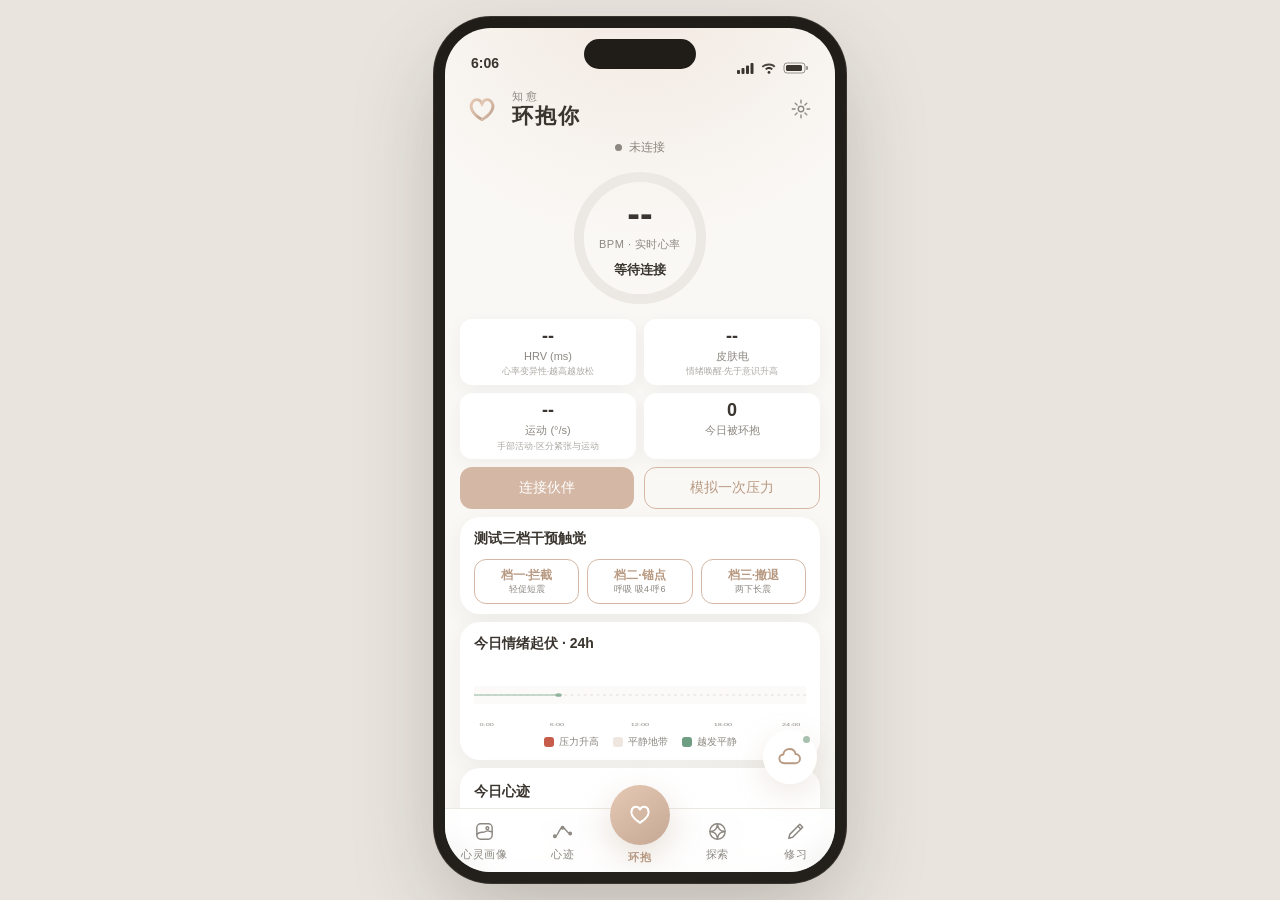
==== commit 3918d51e: "content: 小知复盘话术改为「只呈现不对立」+ 海报文案戒指→伙伴 - ai.js: 复盘 prompt 去掉「拿主观感受反驳身体信号」的对立说法，改为只客观呈现身体信号、把解释权交还用户 - " ====
--- a/webapp/index.html
+++ b/webapp/index.html
@@ -200,7 +200,7 @@
     <input id="setBase" placeholder="https://.../v1" />
     <label>API Key</label>
     <input id="setKey" placeholder="sk-..." />
-    <label><input type="checkbox" id="setMock" style="width:auto;margin-right:6px" />使用 mock 假数据（无戒指时开发/演示）</label>
+    <label><input type="checkbox" id="setMock" style="width:auto;margin-right:6px" />使用 mock 假数据（无伙伴时开发/演示）</label>
     <div style="display:flex;gap:8px;margin-top:14px">
       <button class="ghost" style="flex:1" onclick="settingsDlg.close()">取消</button>
       <button style="flex:1" onclick="saveSettings()">保存</button>
@@ -229,7 +229,7 @@
   <script src="pages/training.js"></script>
 
   <script>
-    // 全局戒指实例（默认 mock；硬件通了在设置里关掉 mock 并启用 BleRing）
+    // 全局伙伴实例（默认 mock；硬件通了在设置里关掉 mock 并启用 BleRing）
     const USE_MOCK = (Store.getSettings().useMock !== false);
     window.ring = USE_MOCK ? new MockRing() : (window.BleRing ? new BleRing() : new MockRing());
 
@@ -313,7 +313,7 @@
     window.openChat = openChat;
     window.closeChat = closeChat;
 
-    // ---- 敲戒指 → 任意页面直接唤起小知并开录（全局只挂一次）----
+    // ---- 敲伙伴 → 任意页面直接唤起小知并开录（全局只挂一次）----
     // 已在小知页时：交给 chat.js 自己 toggle（那边同样有去抖），这里不管。
     // 不在小知页时：写入自动开录标记 → 跳转 #chat，chat.js 落地后消费标记自动开录。
     let _navGestureAt = 0;
@@ -329,8 +329,8 @@
       location.hash = 'chat';
     });
 
-    // ---- 无真戒指时的「模拟敲两下」：双击屏幕 / 双指点击 → 派发 ring:gesture(DBLTAP) ----
-    // 现场用手机演示「敲戒指唤起小知」的亮点，不接硬件也能跑；真戒指到位后此路径不影响它。
+    // ---- 无真伙伴时的「模拟敲两下」：双击屏幕 / 双指点击 → 派发 ring:gesture(DBLTAP) ----
+    // 现场用手机演示「敲伙伴唤起小知」的亮点，不接硬件也能跑；真伙伴到位后此路径不影响它。
     // 忽略输入框/按钮/链接上的双击，避免误触打断正常操作。
     (function wireTapSimulation() {
       const IGNORE = /^(BUTTON|A|INPUT|TEXTAREA|SELECT|LABEL)$/;
@@ -346,7 +346,7 @@
       };
       // 桌面/手机通用：原生 dblclick（浏览器已按系统阈值判定「快速两下」）
       document.addEventListener('dblclick', (e) => { if (!fromUI(e.target)) fire(); });
-      // 手机双指点击（two-finger tap）：一次 touchstart 出现两个触点即视为「敲戒指」
+      // 手机双指点击（two-finger tap）：一次 touchstart 出现两个触点即视为「敲伙伴」
       document.addEventListener('touchstart', (e) => {
         if (e.touches && e.touches.length === 2 && !fromUI(e.target)) fire();
       }, { passive: true });
@@ -365,7 +365,7 @@
       Store.setSettings({ apiBaseUrl: setBase.value.trim(), apiKey: setKey.value.trim(), useMock: setMock.checked });
       AI.loadFromStore();
       settingsDlg.close();
-      alert('已保存。刷新页面生效（切换 mock/真戒指需刷新）。');
+      alert('已保存。刷新页面生效（切换 mock/真伙伴需刷新）。');
     }
   </script>
 </body>
